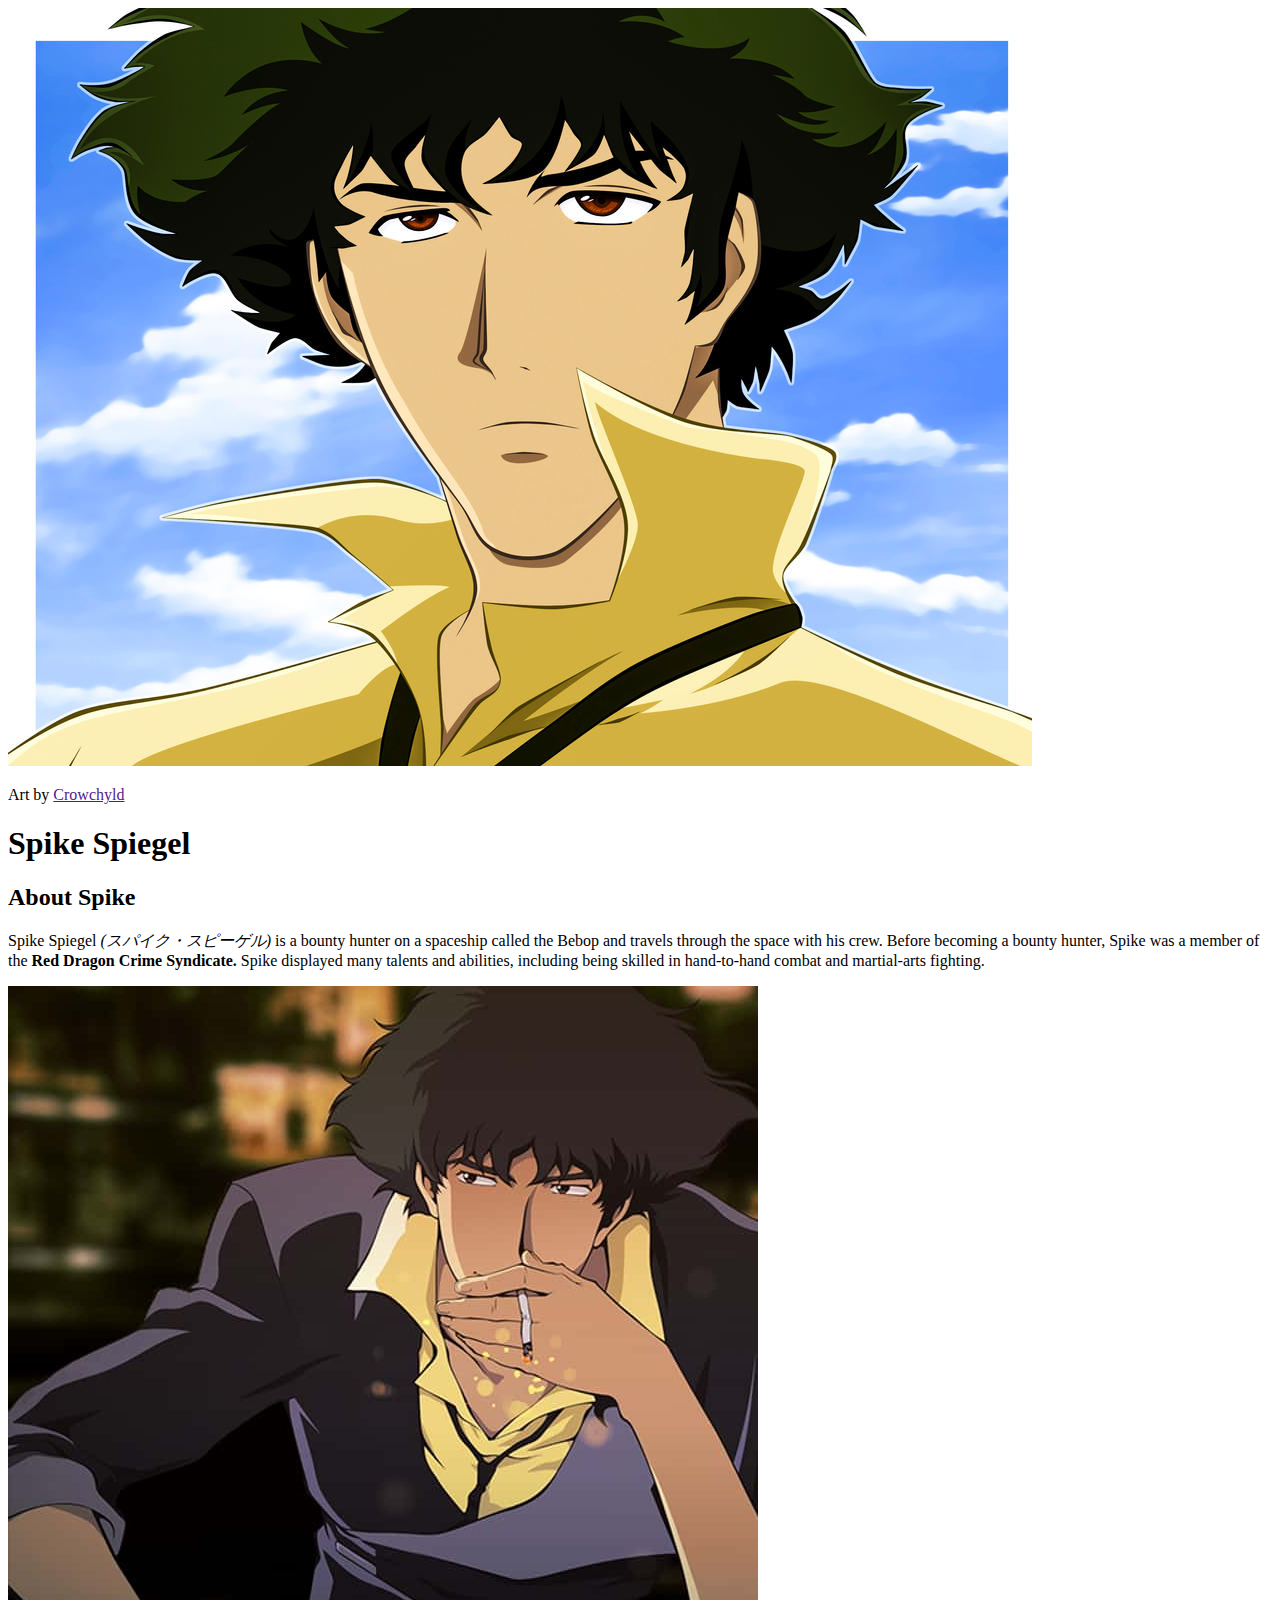
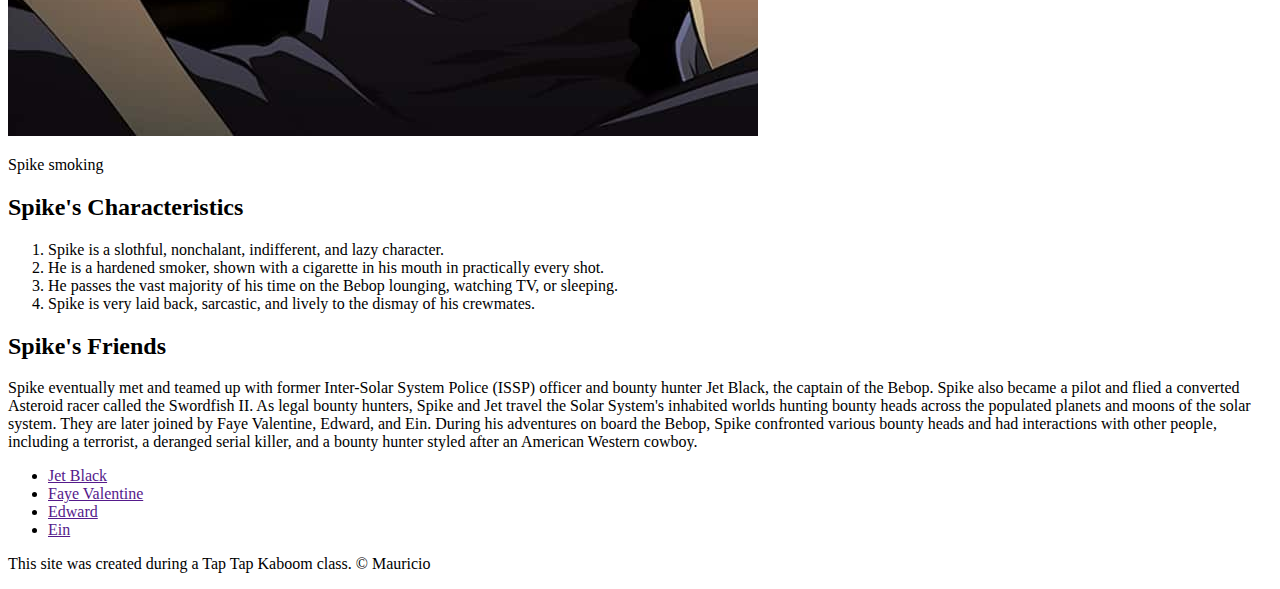
==== index.html @ 2d7076fa "Character's index file" ====
<!DOCTYPE html>
<html>
<head>
	<meta charset="utf-8">
	<meta name="viewport" content="width=device-width, initial-scale=1">
	<title>Spike Spiegel</title>
	<link rel="icon" href="img/icono.png">
</head>
<body>
	<!-- header element -->
	<header>
		<img src="img/img.jpg">
		<p>Art by <a href="" target="_blank">Crowchyld</a></p>
		<h1>Spike Spiegel</h1>
	</header>

	<!-- main element -->
	<main>
		<h2>About Spike</h2>
		<p>Spike Spiegel <em>(スパイク・スピーゲル)</em> is a bounty hunter on a spaceship called the Bebop and travels through the space with his crew. Before becoming a bounty hunter, Spike was a member of the <strong>Red Dragon Crime Syndicate.</strong> Spike displayed many talents and abilities, including being skilled in hand-to-hand combat and martial-arts fighting.</p>
		<img src="img/img1.jpeg">
		<p>Spike smoking</p>

		<!-- Characterisics -->
		<h2>Spike's Characteristics</h2>
		<ol>
			<li>Spike is a slothful, nonchalant, indifferent, and lazy character.</li>
			<li>He is a hardened smoker, shown with a cigarette in his mouth in practically every shot.</li>
			<li>He passes the vast majority of his time on the Bebop lounging, watching TV, or sleeping. </li>
			<li>Spike is very laid back, sarcastic, and lively to the dismay of his crewmates. </li>
		</ol>

		<!-- Friends --> 
		<h2>Spike's Friends</h2>
		<p>Spike eventually met and teamed up with former Inter-Solar System Police (ISSP) officer and bounty hunter Jet Black, the captain of the Bebop. Spike also became a pilot and flied a converted Asteroid racer called the Swordfish II. As legal bounty hunters, Spike and Jet travel the Solar System's inhabited worlds hunting bounty heads across the populated planets and moons of the solar system. They are later joined by Faye Valentine, Edward, and Ein. During his adventures on board the Bebop, Spike confronted various bounty heads and had interactions with other people, including a terrorist, a deranged serial killer, and a bounty hunter styled after an American Western cowboy.</p>
		<ul>
			<li><a href="" target="_blank">Jet Black</a></li>
			<li><a href="" target="_blank">Faye Valentine</a></li>
			<li><a href="" target="_blank">Edward</a></li>
			<li><a href="" target="_blank">Ein</a></li>
		</ul>
	</main>

	<!-- Footer --> 
	<footer>
		<p>This site was created during a Tap Tap Kaboom class. &copy; Mauricio</p>
	</footer>
</body>
</html>
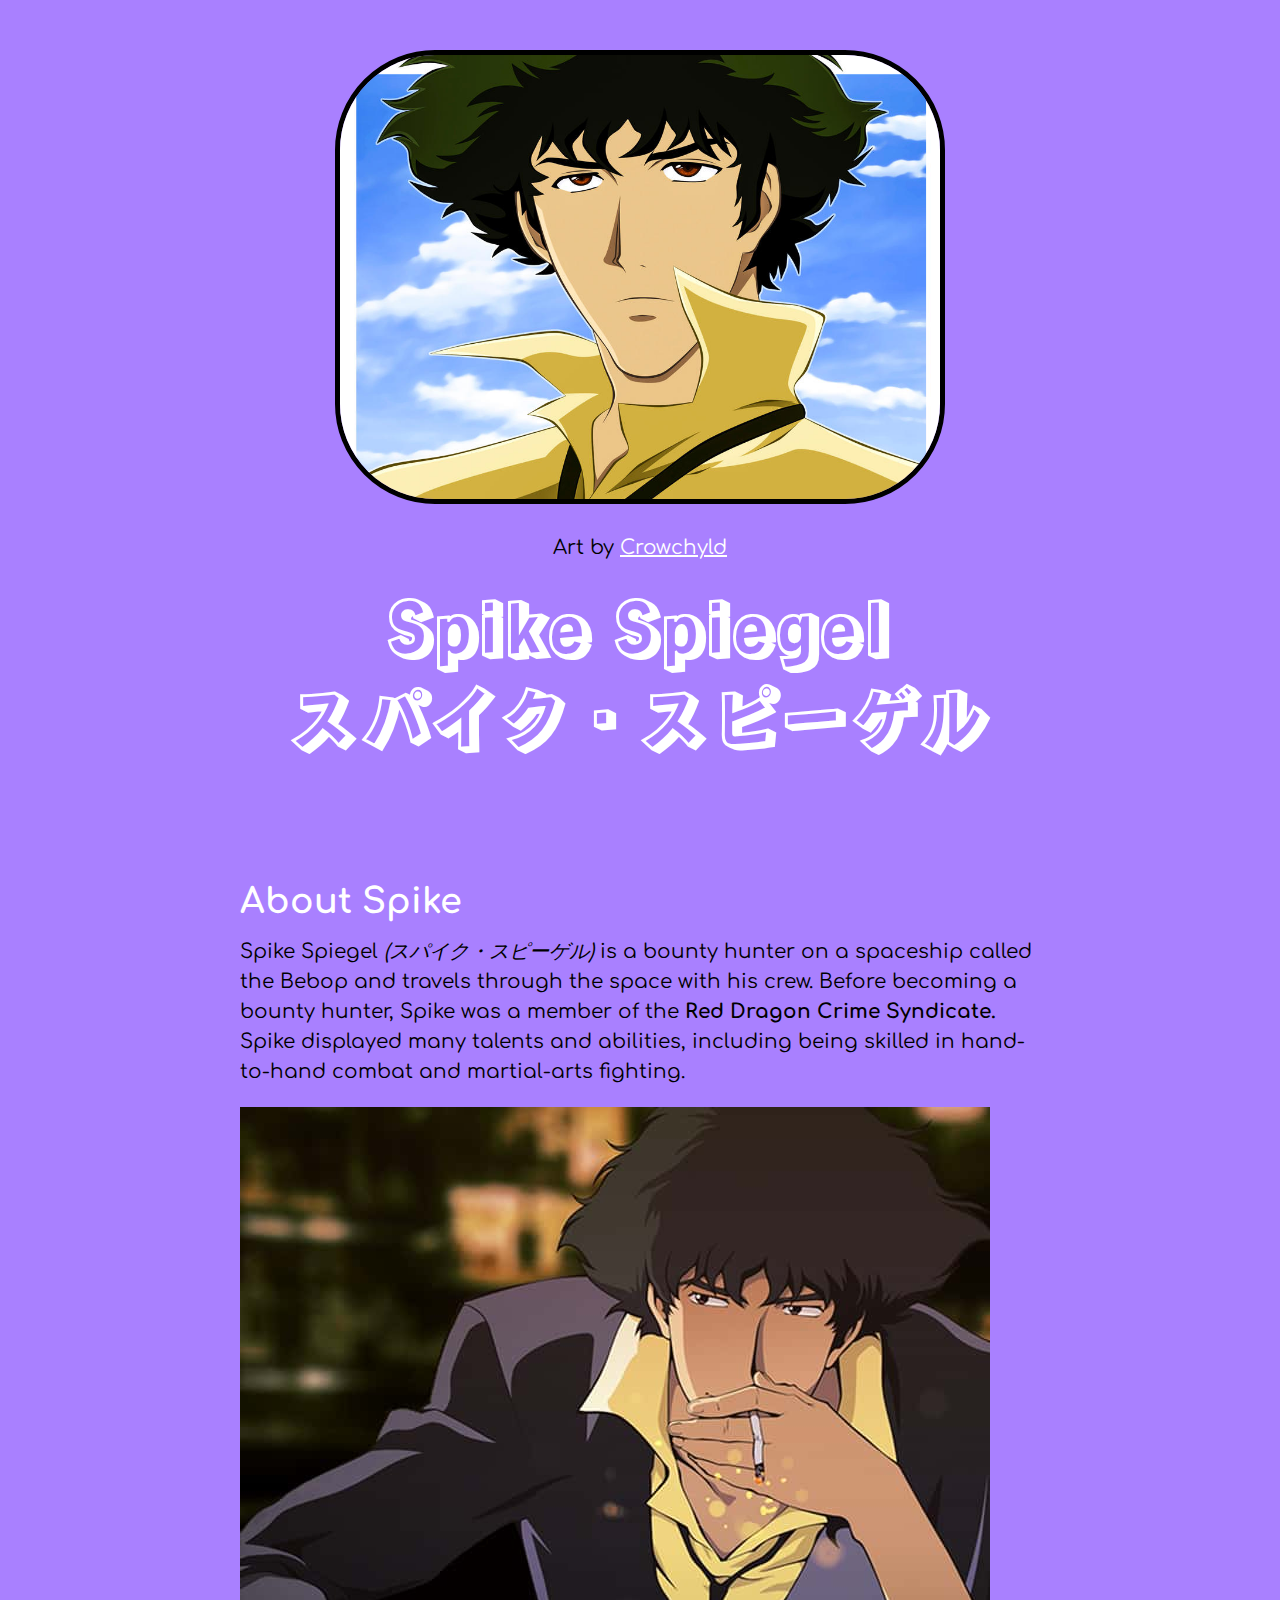
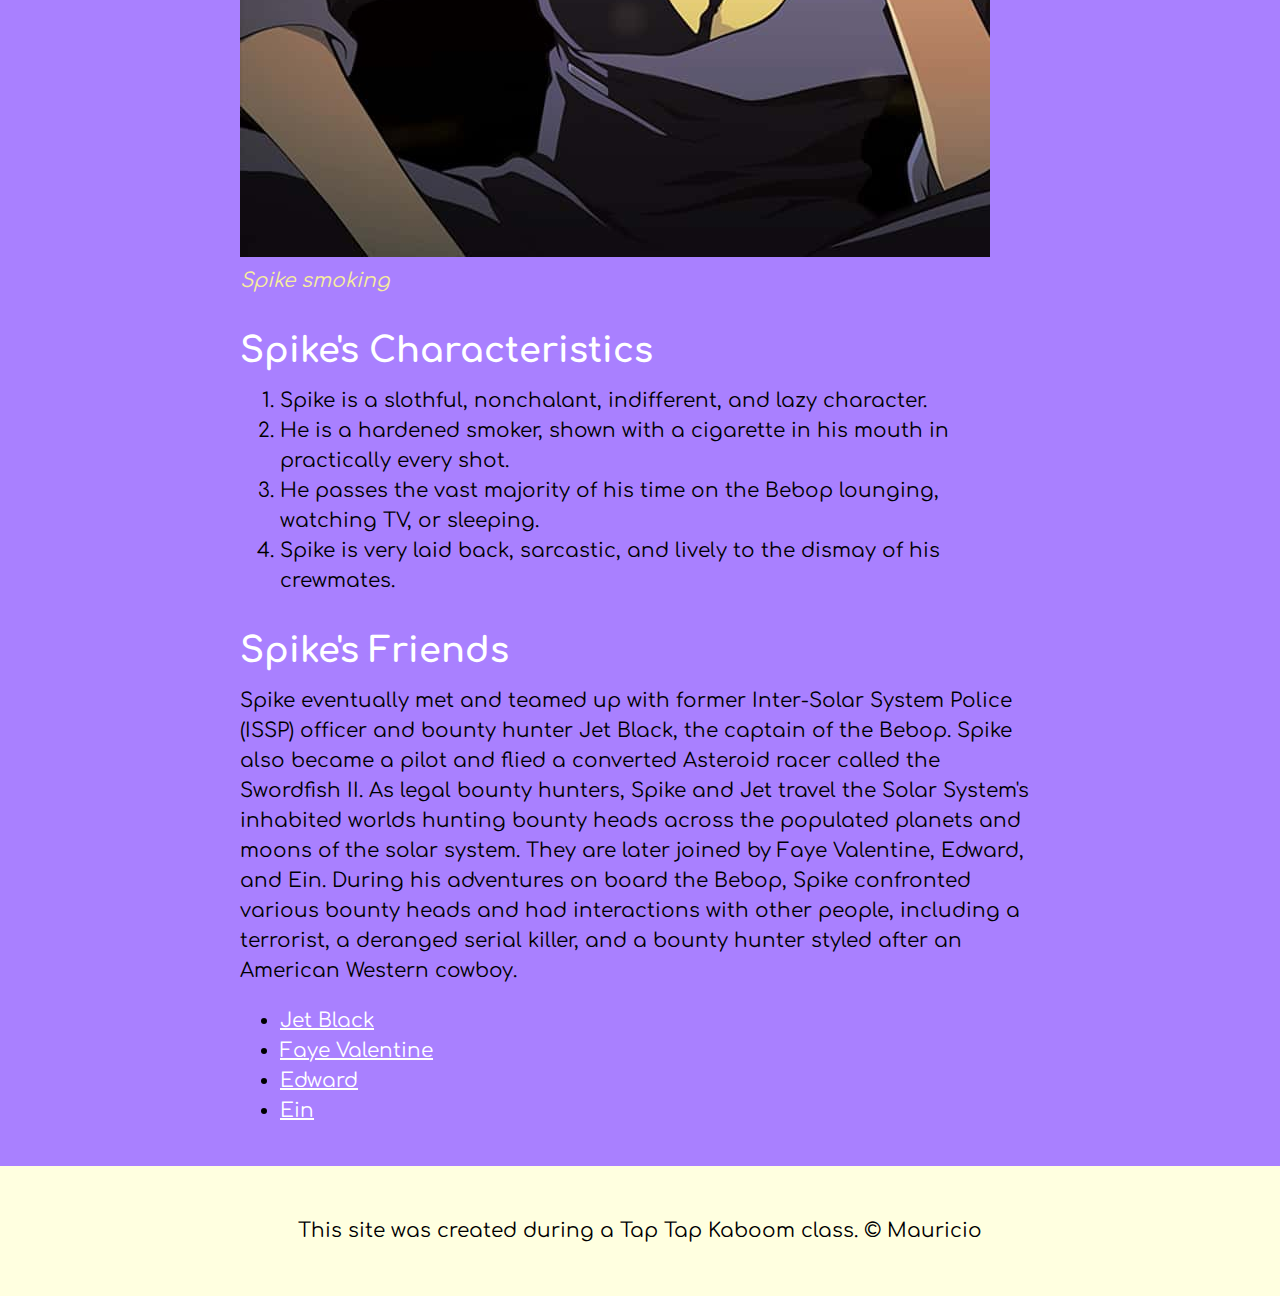
==== commit 97704ee5: "Wrote CSS for the website" ====
--- a/index.html
+++ b/index.html
@@ -5,13 +5,17 @@
 	<meta name="viewport" content="width=device-width, initial-scale=1">
 	<title>Spike Spiegel</title>
 	<link rel="icon" href="img/icono.png">
+	<link rel="preconnect" href="https://fonts.googleapis.com">
+    <link rel="preconnect" href="https://fonts.gstatic.com" crossorigin>
+    <link href="https://fonts.googleapis.com/css2?family=Comfortaa:wght@300&family=Rampart+One&display=swap" rel="stylesheet">
+	<link rel="stylesheet" type="text/css" href="css/hero.css">
 </head>
 <body>
 	<!-- header element -->
 	<header>
 		<img src="img/img.jpg">
 		<p>Art by <a href="" target="_blank">Crowchyld</a></p>
-		<h1>Spike Spiegel</h1>
+		<h1>Spike Spiegel<br><br><br>スパイク・スピーゲル</h1>
 	</header>
 
 	<!-- main element -->
@@ -19,7 +23,7 @@
 		<h2>About Spike</h2>
 		<p>Spike Spiegel <em>(スパイク・スピーゲル)</em> is a bounty hunter on a spaceship called the Bebop and travels through the space with his crew. Before becoming a bounty hunter, Spike was a member of the <strong>Red Dragon Crime Syndicate.</strong> Spike displayed many talents and abilities, including being skilled in hand-to-hand combat and martial-arts fighting.</p>
 		<img src="img/img1.jpeg">
-		<p>Spike smoking</p>
+		<p class="caption">Spike smoking</p>
 
 		<!-- Characterisics -->
 		<h2>Spike's Characteristics</h2>
--- a/css/hero.css
+++ b/css/hero.css
@@ -0,0 +1,69 @@
+body {
+	margin: 0;
+	font-family: 'Comfortaa', cursive;
+	background-color: #A980FF;
+	font-size: 20px;
+	line-height: 30px;
+}
+
+header {
+	text-align: center;
+	padding-top: 50px;
+	padding-bottom: 50px;
+}
+
+header h1 {
+	color: white;
+	font-size: 70px;
+	font-family: 'Rampart One', cursive;
+}
+
+h1, h2 {
+	font-family: 'Comfortaa', cursive;
+}
+
+header img {
+	border-radius: 100px;
+	width: 600px;
+	border: 5px solid black;
+}
+
+main {
+	max-width: 800px;
+	margin: 0 auto;
+	padding: 20px;
+}
+
+main img {
+	max-width: 100%;
+}
+
+h2 {
+	font-size: 35px;
+	color: white;
+	margin: 40px 0 10px;
+}
+ 
+a {
+	color: white;
+}
+
+a:hover {
+	color: #483a94;
+}
+
+footer {
+	text-align: center;
+	background-color: lightyellow;
+	padding: 50px;
+}
+
+footer p {
+	margin: 0;
+}
+
+p.caption {
+	color: #F7ED9C;
+	font-style: italic;
+	margin-top: 0;
+}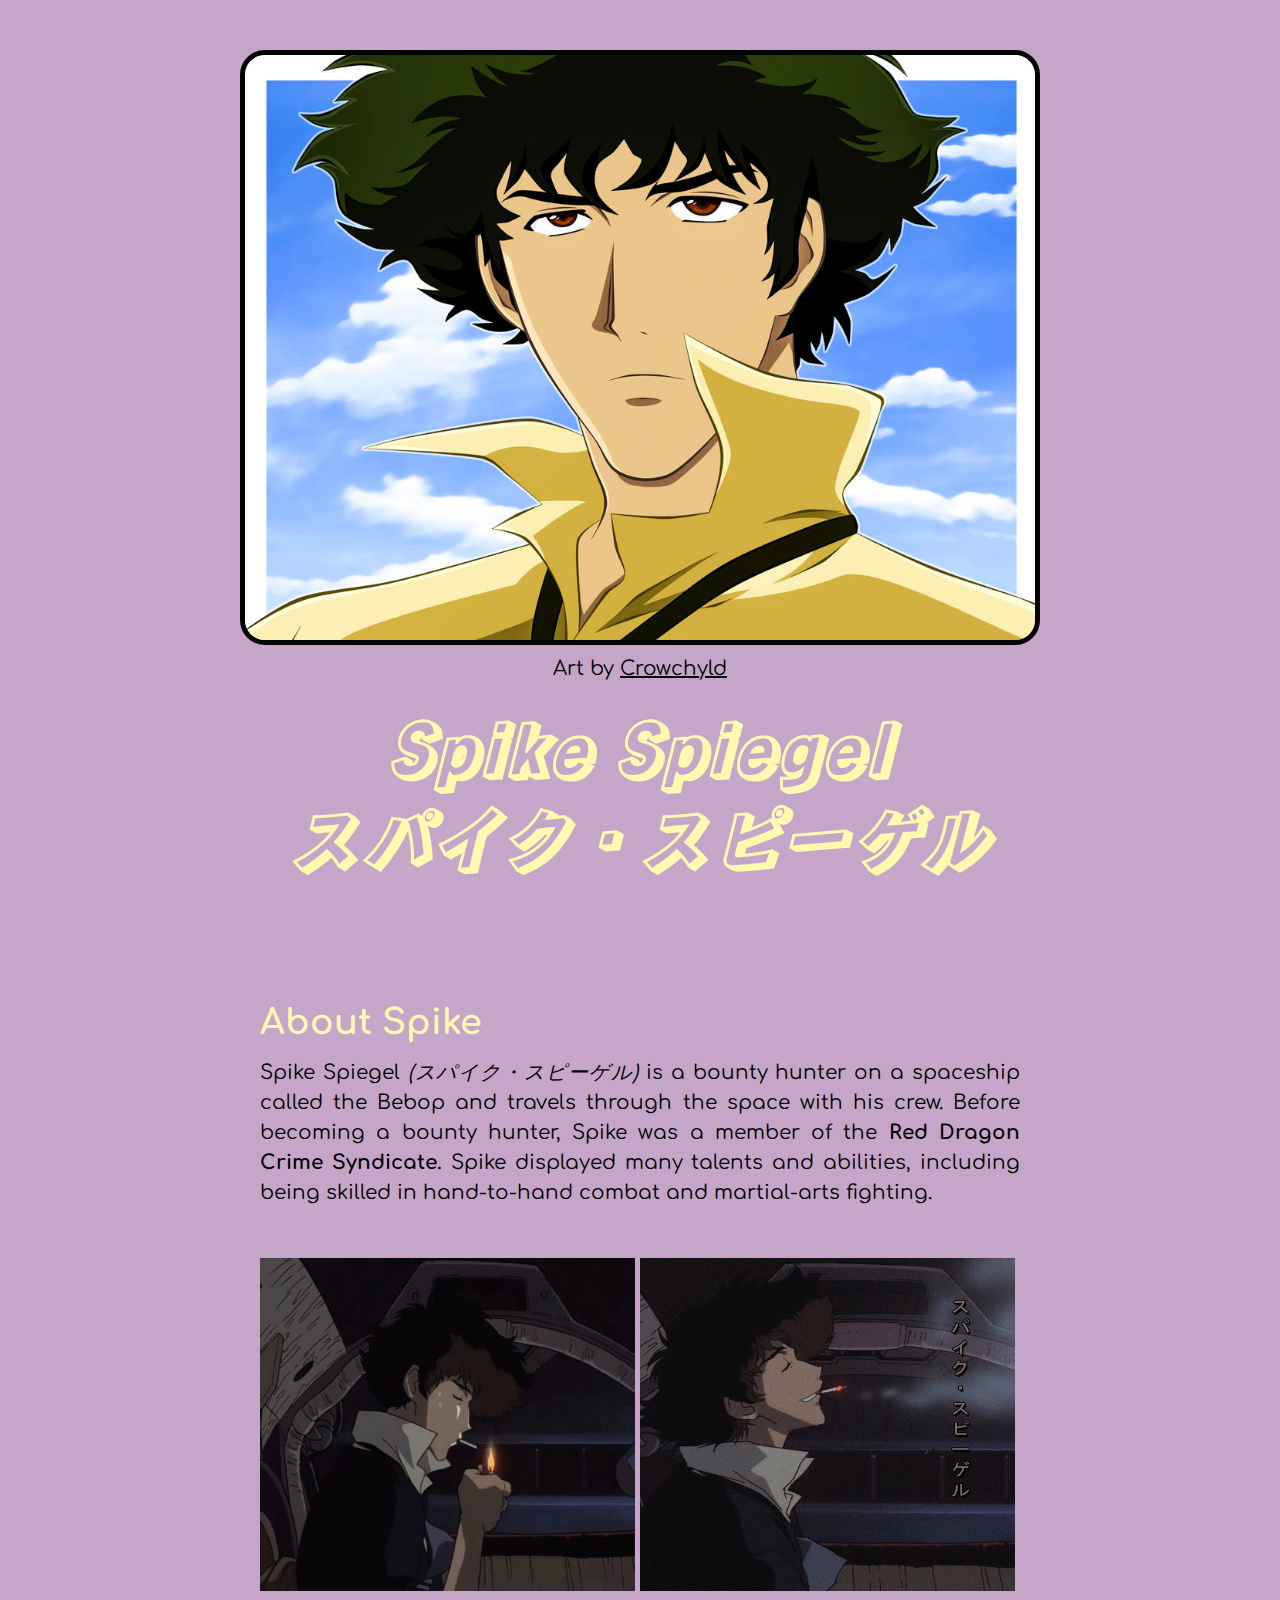
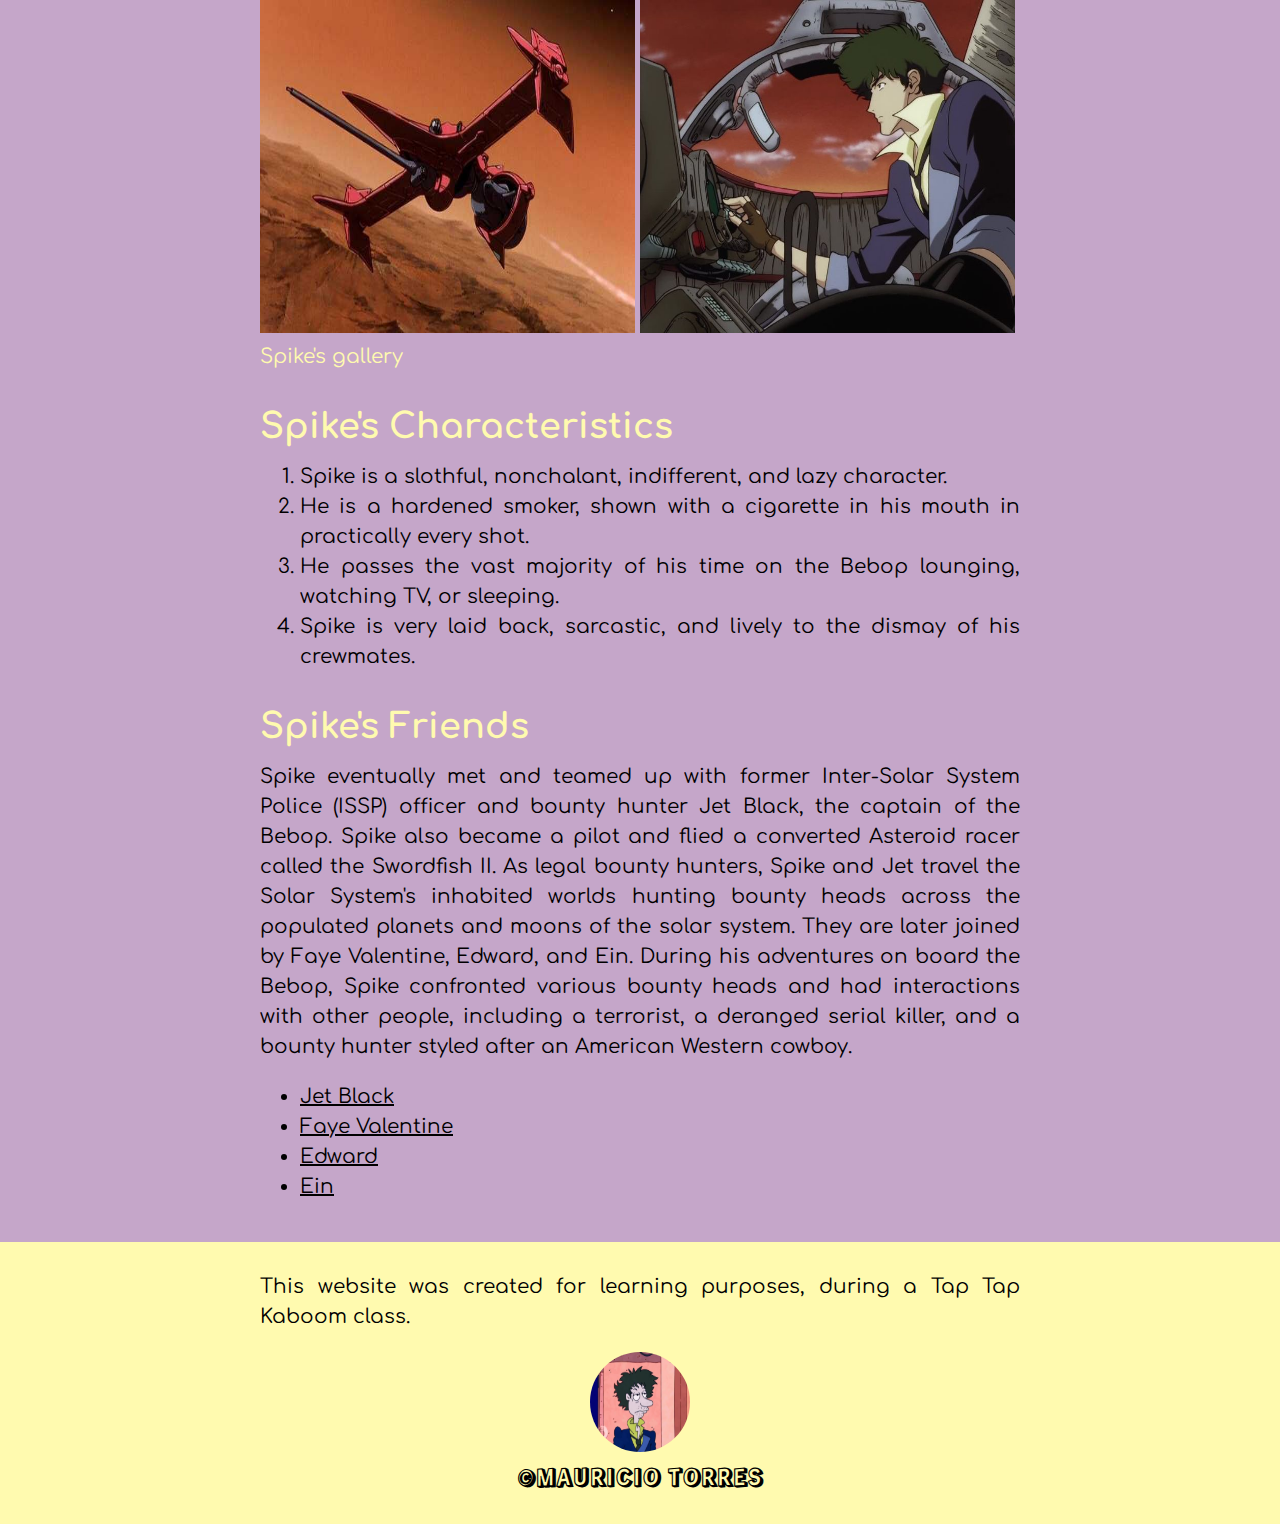
==== commit f854aa24: "Additionals changes" ====
--- a/index.html
+++ b/index.html
@@ -15,15 +15,30 @@
 	<header>
 		<img src="img/img.jpg">
 		<p>Art by <a href="" target="_blank">Crowchyld</a></p>
-		<h1>Spike Spiegel<br><br><br>スパイク・スピーゲル</h1>
+		<h1><em>Spike Spiegel<br><br><br>スパイク・スピーゲル</em></h1>
 	</header>
 
 	<!-- main element -->
 	<main>
 		<h2>About Spike</h2>
-		<p>Spike Spiegel <em>(スパイク・スピーゲル)</em> is a bounty hunter on a spaceship called the Bebop and travels through the space with his crew. Before becoming a bounty hunter, Spike was a member of the <strong>Red Dragon Crime Syndicate.</strong> Spike displayed many talents and abilities, including being skilled in hand-to-hand combat and martial-arts fighting.</p>
-		<img src="img/img1.jpeg">
-		<p class="caption">Spike smoking</p>
+		<p>Spike Spiegel <em>(スパイク・スピーゲル)</em> is a bounty hunter on a spaceship called the Bebop and travels through the space with his crew. Before becoming a bounty hunter, Spike was a member of the <strong>Red Dragon Crime Syndicate.</strong> Spike displayed many talents and abilities, including being skilled in hand-to-hand combat and martial-arts fighting.</p><br>
+		<div class="fila">
+        <div class="columna">
+            <img src="img/img3.jpg">
+        </div>
+        <div class="columna">
+            <img src="img/img2.jpg">
+        </div>
+        </div>
+        <div class="fila">
+        <div class="columna">
+            <img src="img/img4.jpg">
+        </div>
+        <div class="columna">
+            <img src="img/img5.jpg">
+        </div>
+        </div>
+		<p class="caption">Spike's gallery</p>
 
 		<!-- Characterisics -->
 		<h2>Spike's Characteristics</h2>
@@ -47,7 +62,9 @@
 
 	<!-- Footer --> 
 	<footer>
-		<p>This site was created during a Tap Tap Kaboom class. &copy; Mauricio</p>
+		<p>This website was created for learning purposes, during a Tap Tap Kaboom class.</p>
+		<img src="img/foot.jpg">
+		<h3>&copy;Mauricio Torres</h3>
 	</footer>
 </body>
 </html>--- a/css/hero.css
+++ b/css/hero.css
@@ -1,9 +1,14 @@
+* {
+  box-sizing: border-box;
+}
+
 body {
 	margin: 0;
 	font-family: 'Comfortaa', cursive;
-	background-color: #A980FF;
+	background-color: #C5A6C9;
 	font-size: 20px;
 	line-height: 30px;
+	text-align: justify;
 }
 
 header {
@@ -12,8 +17,12 @@
 	padding-bottom: 50px;
 }
 
+header p {
+	margin-top: 0;
+}
+
 header h1 {
-	color: white;
+	color:  #FFFAAF;
 	font-size: 70px;
 	font-family: 'Rampart One', cursive;
 }
@@ -23,8 +32,8 @@
 }
 
 header img {
-	border-radius: 100px;
-	width: 600px;
+	border-radius: 25px;
+	width: 800px;
 	border: 5px solid black;
 }
 
@@ -40,30 +49,62 @@
 
 h2 {
 	font-size: 35px;
-	color: white;
+	color: #FFFAAF;
 	margin: 40px 0 10px;
 }
  
 a {
-	color: white;
+	color: black;
 }
 
 a:hover {
-	color: #483a94;
+	color: #FFFAAF;
 }
 
 footer {
 	text-align: center;
-	background-color: lightyellow;
-	padding: 50px;
+	background-color: #FFFAAF;
+	padding: 10px;
 }
 
 footer p {
-	margin: 0;
+	text-align: justify;
+	max-width: 800px;
+	margin: 0 auto;
+	padding: 20px;
 }
 
 p.caption {
-	color: #F7ED9C;
-	font-style: italic;
+	color: #FFFAAF;
+	font-style: bold;
+	margin-top: 0;
+}
+
+.columna {
+  float: left;
+  width: 50%;
+  padding-right: 5px;
+}
+
+.fila::after {
+  content: "";
+  clear: both;
+  display: table;
+}
+
+div img {
+	width: 640px;
+	height: 333px;
+}
+
+footer img {
+	border-radius: 50%;
+	width: 100px;
+	height: 100px;
+}
+
+footer h3 {
+	font-family: 'Rampart One', cursive;
+	text-transform: uppercase;
 	margin-top: 0;
 }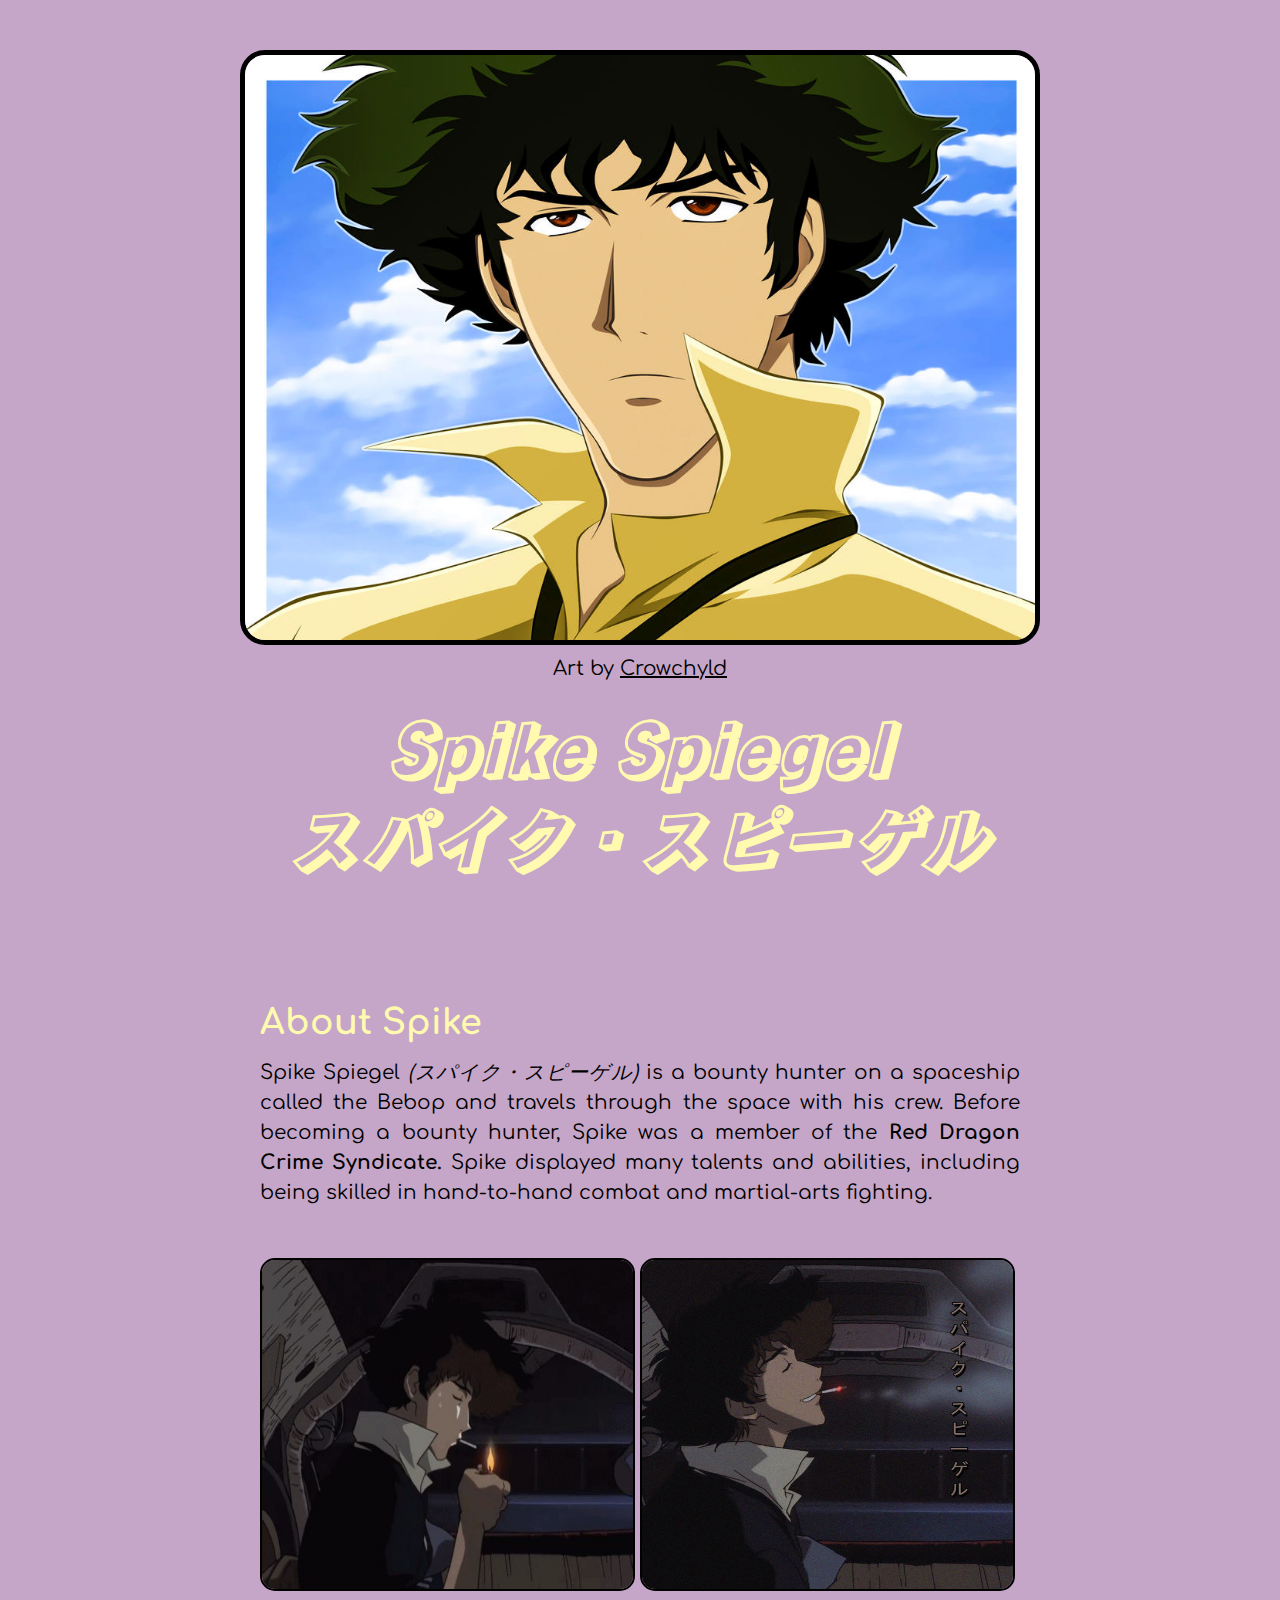
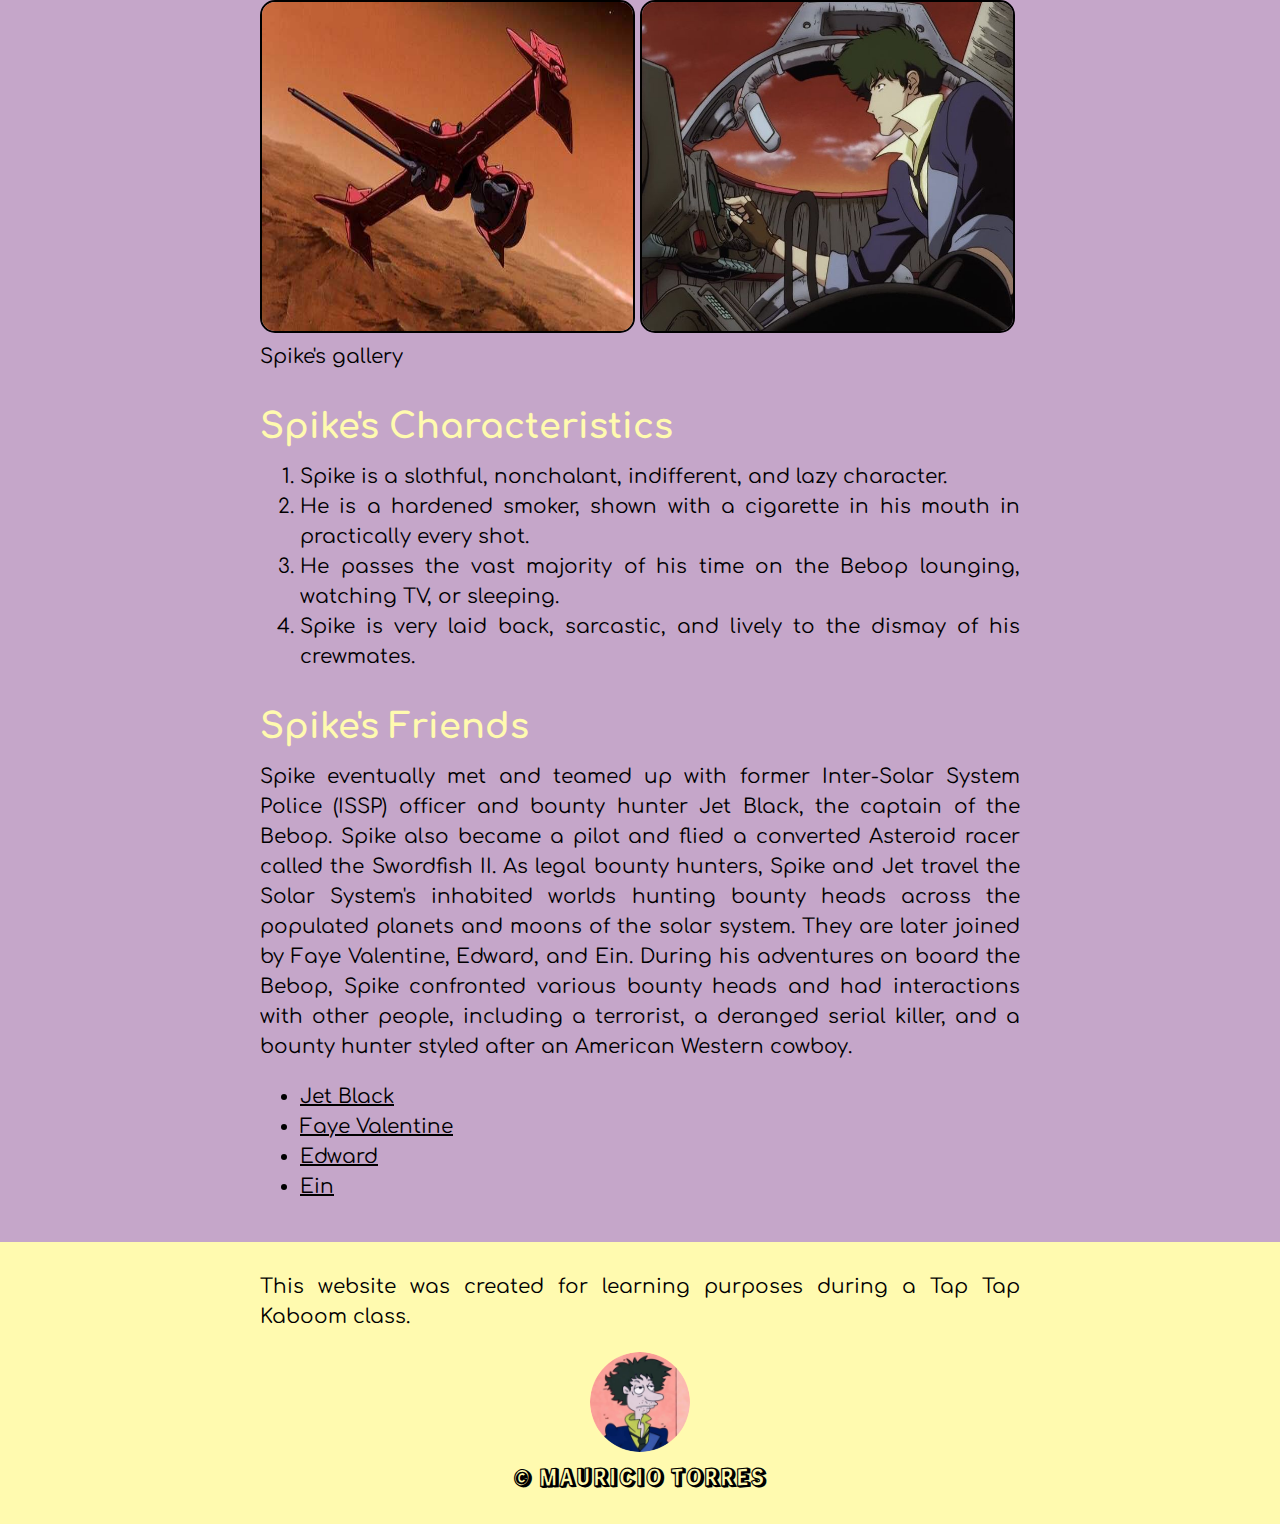
==== commit cdfdfcaa: "Website created" ====
--- a/index.html
+++ b/index.html
@@ -14,7 +14,7 @@
 	<!-- header element -->
 	<header>
 		<img src="img/img.jpg">
-		<p>Art by <a href="" target="_blank">Crowchyld</a></p>
+		<p>Art by <a href="https://www.deviantart.com/crowchyld/art/Spike-Spiegel-Cowboy-Bebop-874497285" target="_blank">Crowchyld</a></p>
 		<h1><em>Spike Spiegel<br><br><br>スパイク・スピーゲル</em></h1>
 	</header>
 
@@ -53,18 +53,18 @@
 		<h2>Spike's Friends</h2>
 		<p>Spike eventually met and teamed up with former Inter-Solar System Police (ISSP) officer and bounty hunter Jet Black, the captain of the Bebop. Spike also became a pilot and flied a converted Asteroid racer called the Swordfish II. As legal bounty hunters, Spike and Jet travel the Solar System's inhabited worlds hunting bounty heads across the populated planets and moons of the solar system. They are later joined by Faye Valentine, Edward, and Ein. During his adventures on board the Bebop, Spike confronted various bounty heads and had interactions with other people, including a terrorist, a deranged serial killer, and a bounty hunter styled after an American Western cowboy.</p>
 		<ul>
-			<li><a href="" target="_blank">Jet Black</a></li>
-			<li><a href="" target="_blank">Faye Valentine</a></li>
-			<li><a href="" target="_blank">Edward</a></li>
-			<li><a href="" target="_blank">Ein</a></li>
+			<li><a href="https://cowboybebop.fandom.com/wiki/Jet_Black" target="_blank">Jet Black</a></li>
+			<li><a href="https://cowboybebop.fandom.com/wiki/Faye_Valentine" target="_blank">Faye Valentine</a></li>
+			<li><a href="https://cowboybebop.fandom.com/wiki/Edward" target="_blank">Edward</a></li>
+			<li><a href="https://cowboybebop.fandom.com/wiki/Ein" target="_blank">Ein</a></li>
 		</ul>
 	</main>
 
 	<!-- Footer --> 
 	<footer>
-		<p>This website was created for learning purposes, during a Tap Tap Kaboom class.</p>
-		<img src="img/foot.jpg">
-		<h3>&copy;Mauricio Torres</h3>
+		<p>This website was created for learning purposes during a Tap Tap Kaboom class.</p>
+		<img src="img/foot.png">
+		<h3>&copy; Mauricio Torres</h3>
 	</footer>
 </body>
 </html>--- a/css/hero.css
+++ b/css/hero.css
@@ -75,7 +75,7 @@
 }
 
 p.caption {
-	color: #FFFAAF;
+	color: black;
 	font-style: bold;
 	margin-top: 0;
 }
@@ -95,6 +95,8 @@
 div img {
 	width: 640px;
 	height: 333px;
+	border-radius: 15px;
+	border: 2px solid black;
 }
 
 footer img {
